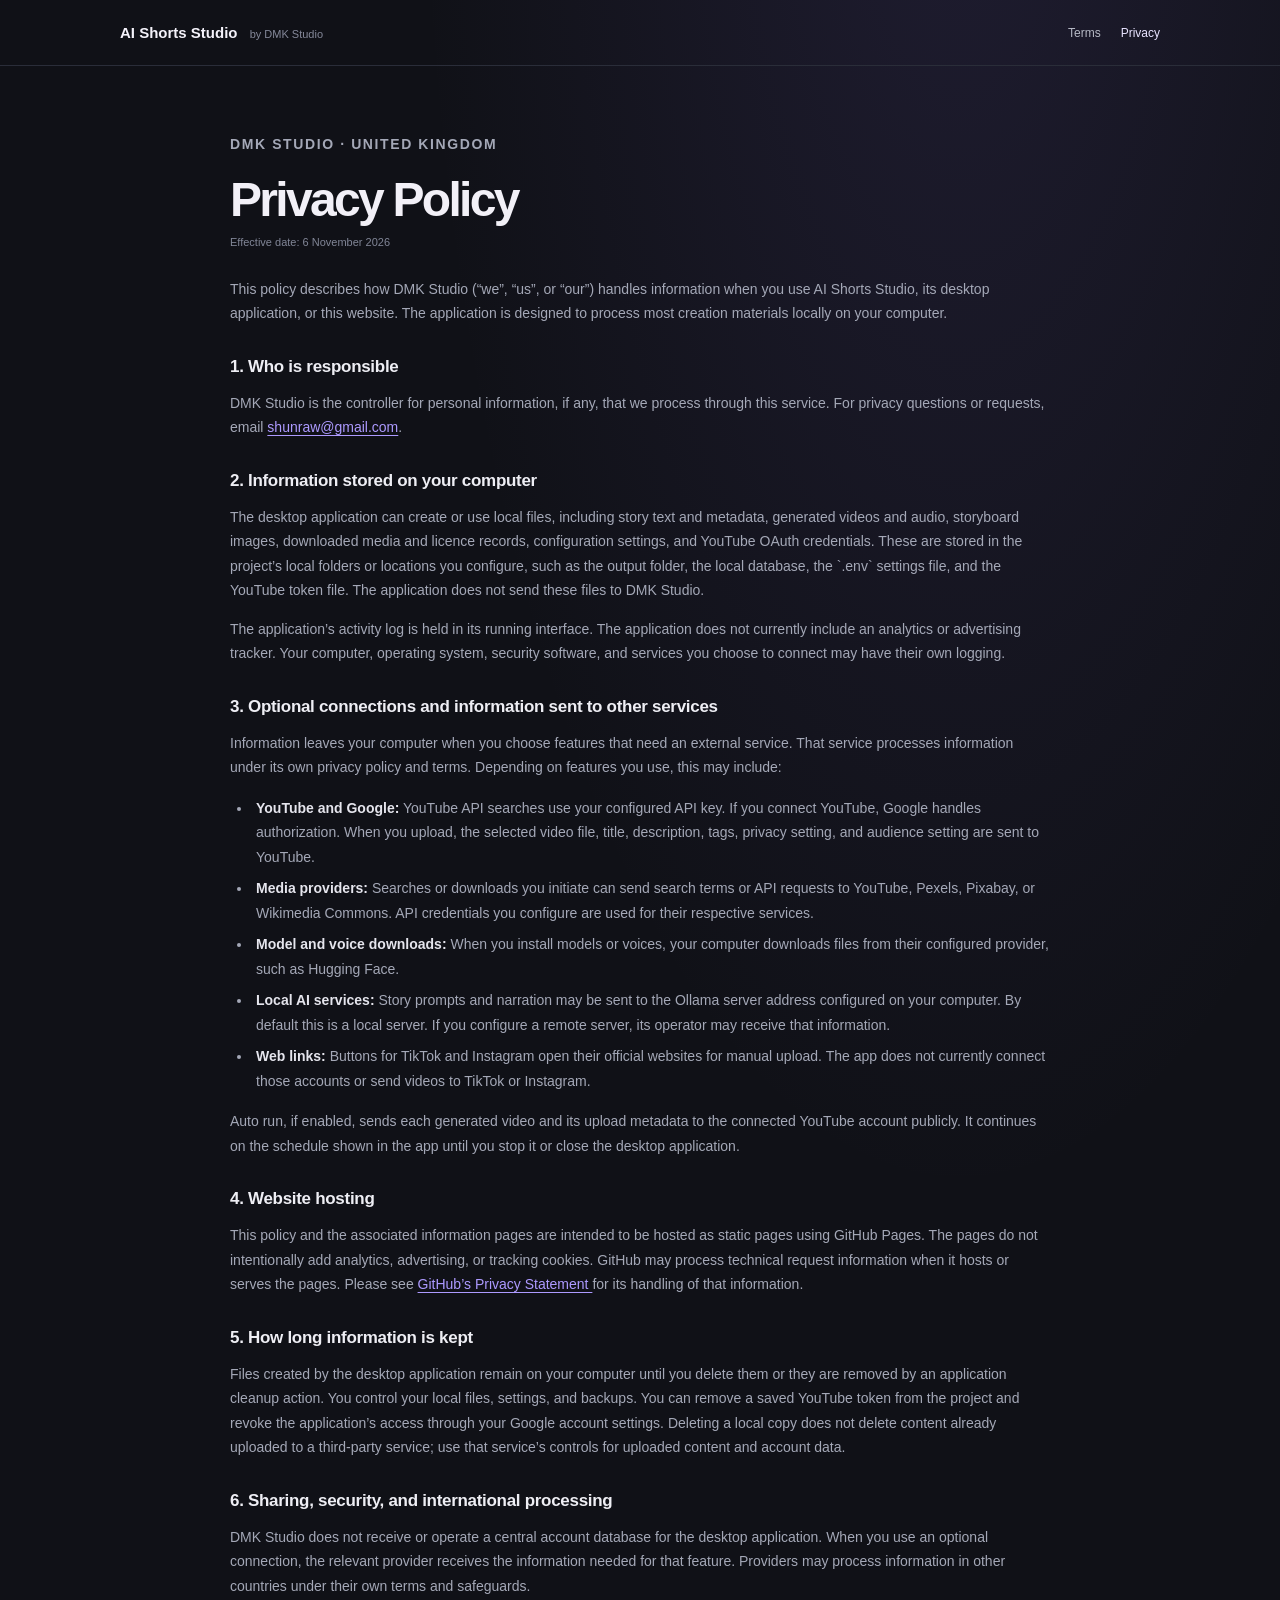
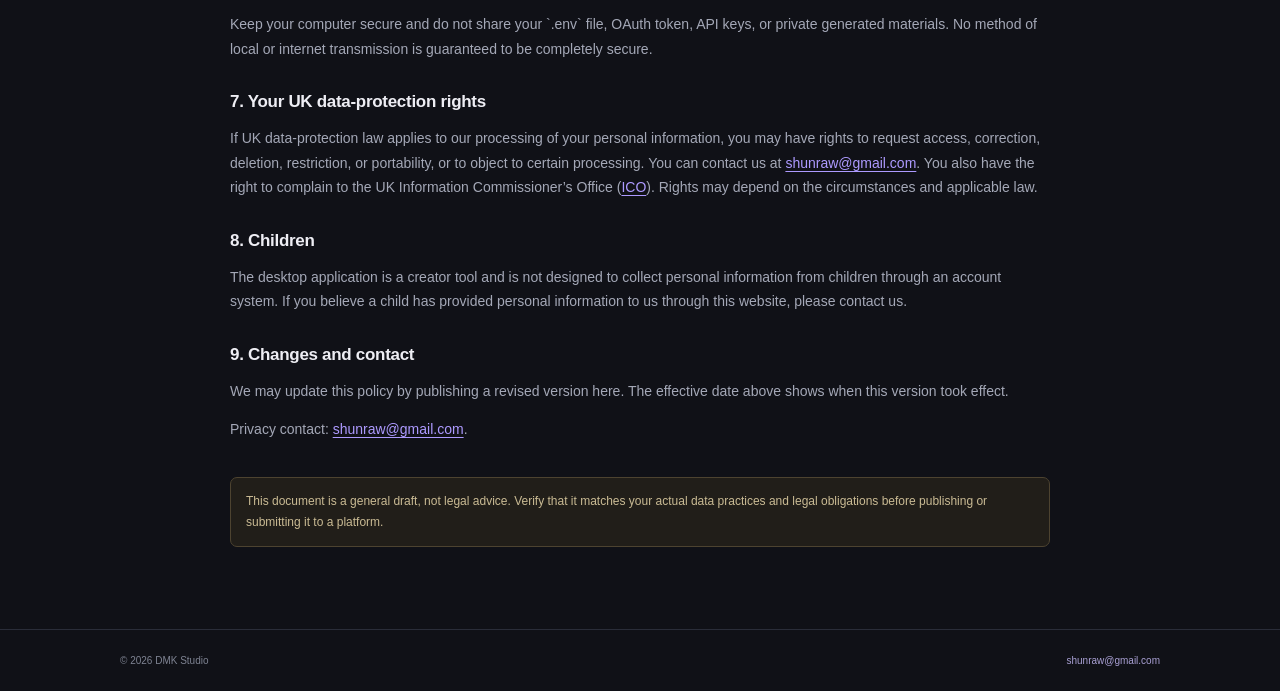
==== privacy.html @ d66e2375 "Add website and legal pages" ====
<!doctype html>
<html lang="en-GB">
  <head>
    <meta charset="utf-8">
    <meta name="viewport" content="width=device-width, initial-scale=1">
    <meta name="theme-color" content="#11131a">
    <title>Privacy Policy — AI Shorts Studio</title>
    <link rel="stylesheet" href="site.css">
  </head>
  <body>
    <header class="site-header">
      <a class="brand" href="./">AI Shorts Studio <span>by DMK Studio</span></a>
      <nav aria-label="Legal">
        <a href="terms.html">Terms</a>
        <a aria-current="page" href="privacy.html">Privacy</a>
      </nav>
    </header>
    <main class="document">
      <p class="eyebrow">DMK STUDIO · UNITED KINGDOM</p>
      <h1>Privacy Policy</h1>
      <p class="updated">Effective date: 6 November 2026</p>
      <p>
        This policy describes how DMK Studio (“we”, “us”, or “our”) handles
        information when you use AI Shorts Studio, its desktop application, or
        this website. The application is designed to process most creation
        materials locally on your computer.
      </p>

      <h2>1. Who is responsible</h2>
      <p>
        DMK Studio is the controller for personal information, if any, that we
        process through this service. For privacy questions or requests, email
        <a href="mailto:shunraw@gmail.com">shunraw@gmail.com</a>.
      </p>

      <h2>2. Information stored on your computer</h2>
      <p>
        The desktop application can create or use local files, including story
        text and metadata, generated videos and audio, storyboard images,
        downloaded media and licence records, configuration settings, and
        YouTube OAuth credentials. These are stored in the project’s local
        folders or locations you configure, such as the output folder, the
        local database, the `.env` settings file, and the YouTube token file.
        The application does not send these files to DMK Studio.
      </p>
      <p>
        The application’s activity log is held in its running interface. The
        application does not currently include an analytics or advertising
        tracker. Your computer, operating system, security software, and
        services you choose to connect may have their own logging.
      </p>

      <h2>3. Optional connections and information sent to other services</h2>
      <p>
        Information leaves your computer when you choose features that need an
        external service. That service processes information under its own
        privacy policy and terms. Depending on features you use, this may
        include:
      </p>
      <ul>
        <li><strong>YouTube and Google:</strong> YouTube API searches use your configured API key. If you connect YouTube, Google handles authorization. When you upload, the selected video file, title, description, tags, privacy setting, and audience setting are sent to YouTube.</li>
        <li><strong>Media providers:</strong> Searches or downloads you initiate can send search terms or API requests to YouTube, Pexels, Pixabay, or Wikimedia Commons. API credentials you configure are used for their respective services.</li>
        <li><strong>Model and voice downloads:</strong> When you install models or voices, your computer downloads files from their configured provider, such as Hugging Face.</li>
        <li><strong>Local AI services:</strong> Story prompts and narration may be sent to the Ollama server address configured on your computer. By default this is a local server. If you configure a remote server, its operator may receive that information.</li>
        <li><strong>Web links:</strong> Buttons for TikTok and Instagram open their official websites for manual upload. The app does not currently connect those accounts or send videos to TikTok or Instagram.</li>
      </ul>
      <p>
        Auto run, if enabled, sends each generated video and its upload metadata
        to the connected YouTube account publicly. It continues on the schedule
        shown in the app until you stop it or close the desktop application.
      </p>

      <h2>4. Website hosting</h2>
      <p>
        This policy and the associated information pages are intended to be
        hosted as static pages using GitHub Pages. The pages do not intentionally
        add analytics, advertising, or tracking cookies. GitHub may process
        technical request information when it hosts or serves the pages. Please
        see
        <a href="https://docs.github.com/en/site-policy/privacy-policies/github-general-privacy-statement">
          GitHub’s Privacy Statement
        </a>
        for its handling of that information.
      </p>

      <h2>5. How long information is kept</h2>
      <p>
        Files created by the desktop application remain on your computer until
        you delete them or they are removed by an application cleanup action.
        You control your local files, settings, and backups. You can remove a
        saved YouTube token from the project and revoke the application’s
        access through your Google account settings. Deleting a local copy does
        not delete content already uploaded to a third-party service; use that
        service’s controls for uploaded content and account data.
      </p>

      <h2>6. Sharing, security, and international processing</h2>
      <p>
        DMK Studio does not receive or operate a central account database for
        the desktop application. When you use an optional connection, the
        relevant provider receives the information needed for that feature.
        Providers may process information in other countries under their own
        terms and safeguards.
      </p>
      <p>
        Keep your computer secure and do not share your `.env` file, OAuth
        token, API keys, or private generated materials. No method of local or
        internet transmission is guaranteed to be completely secure.
      </p>

      <h2>7. Your UK data-protection rights</h2>
      <p>
        If UK data-protection law applies to our processing of your personal
        information, you may have rights to request access, correction,
        deletion, restriction, or portability, or to object to certain
        processing. You can contact us at
        <a href="mailto:shunraw@gmail.com">shunraw@gmail.com</a>. You also have
        the right to complain to the UK Information Commissioner’s Office
        (<a href="https://ico.org.uk/">ICO</a>). Rights may depend on the
        circumstances and applicable law.
      </p>

      <h2>8. Children</h2>
      <p>
        The desktop application is a creator tool and is not designed to
        collect personal information from children through an account system.
        If you believe a child has provided personal information to us through
        this website, please contact us.
      </p>

      <h2>9. Changes and contact</h2>
      <p>
        We may update this policy by publishing a revised version here. The
        effective date above shows when this version took effect.
      </p>
      <p>
        Privacy contact: <a href="mailto:shunraw@gmail.com">shunraw@gmail.com</a>.
      </p>
      <p class="notice">
        This document is a general draft, not legal advice. Verify that it
        matches your actual data practices and legal obligations before
        publishing or submitting it to a platform.
      </p>
    </main>
    <footer>
      <span>© 2026 DMK Studio</span>
      <a href="mailto:shunraw@gmail.com">shunraw@gmail.com</a>
    </footer>
  </body>
</html>
---- site.css ----
:root {
  color-scheme: dark;
  font-family: "Segoe UI", Arial, sans-serif;
  color: #e9eaf1;
  background: #101117;
  font-synthesis: none;
  text-rendering: optimizeLegibility;
  -webkit-font-smoothing: antialiased;
  --muted: #a4a8b7;
  --violet: #ad9aff;
  --line: #2a2d39;
}

* { box-sizing: border-box; }

body {
  min-width: 320px;
  min-height: 100vh;
  margin: 0;
  background:
    radial-gradient(ellipse at 75% -10%, rgba(116, 94, 195, .15), transparent 40%),
    #101117;
}

a { color: var(--violet); text-underline-offset: 3px; }
a:hover { color: #d3c8ff; }

.site-header, footer {
  display: flex;
  align-items: center;
  justify-content: space-between;
  gap: 20px;
  border-bottom: 1px solid var(--line);
}

.site-header { min-height: 66px; padding: 0 max(28px, calc((100% - 1040px) / 2)); }
.brand { color: #f4f2fa; font-size: 15px; font-weight: 700; text-decoration: none; }
.brand span { margin-left: 8px; color: #85899a; font-size: 11px; font-weight: 400; }
nav { display: flex; gap: 20px; }
nav a { color: #b6b9c5; font-size: 12px; text-decoration: none; }
nav a[aria-current="page"] { color: #e8e3ff; }

.hero, .document { width: min(100% - 40px, 820px); margin: 0 auto; }
.hero { padding: clamp(70px, 12vh, 130px) 0 75px; }
.eyebrow { color: var(--violet); font-size: 10px; font-weight: 700; letter-spacing: 1.6px; }
h1 { margin: 17px 0 15px; color: #f2f0f7; font-size: clamp(38px, 7vw, 58px); letter-spacing: -2.7px; line-height: 1.08; }
.hero h1 span { color: var(--violet); }
.intro { max-width: 590px; color: #a4a8b7; font-size: 16px; line-height: 1.75; }
.actions { display: flex; flex-wrap: wrap; gap: 10px; margin-top: 25px; }
.button { display: inline-flex; min-height: 40px; align-items: center; padding: 0 15px; border: 1px solid #806de0; border-radius: 7px; color: #fff; background: #7161c4; font-size: 12px; font-weight: 600; text-decoration: none; }
.button:hover { color: #fff; background: #8573df; }
.button.secondary { border-color: #3a3d4b; color: #d9d9e3; background: #1b1e27; }
.button.secondary:hover { background: #282b38; }
.about { max-width: 660px; margin-top: 77px; padding-top: 23px; border-top: 1px solid var(--line); }
h2 { margin: 29px 0 10px; color: #eeeef4; font-size: 19px; letter-spacing: -.3px; }
.about h2 { margin-top: 0; }
.about p, .document p, .document li { color: var(--muted); font-size: 14px; line-height: 1.75; }
.document { padding: 52px 0 70px; }
.document h1 { margin-bottom: 8px; font-size: clamp(36px, 6vw, 48px); }
.document h2 { margin-top: 31px; font-size: 17px; }
.document ul { padding-left: 22px; }
.document li { margin: 7px 0; padding-left: 4px; }
.document strong { color: #e5e5ed; }
.document .updated { margin: 0 0 24px; color: #818697; font-size: 11px; }
.notice { margin-top: 35px; padding: 13px 15px; border: 1px solid #4d4330; border-radius: 7px; color: #cabb94 !important; background: #211e19; font-size: 12px !important; }
footer { min-height: 62px; padding: 0 max(28px, calc((100% - 1040px) / 2)); border-top: 1px solid var(--line); border-bottom: 0; color: #7e8392; font-size: 10px; }
footer a { color: #a9a0d4; text-decoration: none; }

@media (max-width: 560px) {
  .site-header { align-items: flex-start; flex-direction: column; justify-content: center; gap: 9px; padding: 14px 20px; }
  .brand span { display: block; margin: 5px 0 0; }
  nav { gap: 15px; }
  .hero, .document { width: calc(100% - 36px); }
  .hero { padding-top: 64px; }
  .intro { font-size: 14px; }
  .about { margin-top: 54px; }
  .document { padding-top: 36px; }
  .document p, .document li { font-size: 13px; }
  footer { padding: 0 18px; }
}
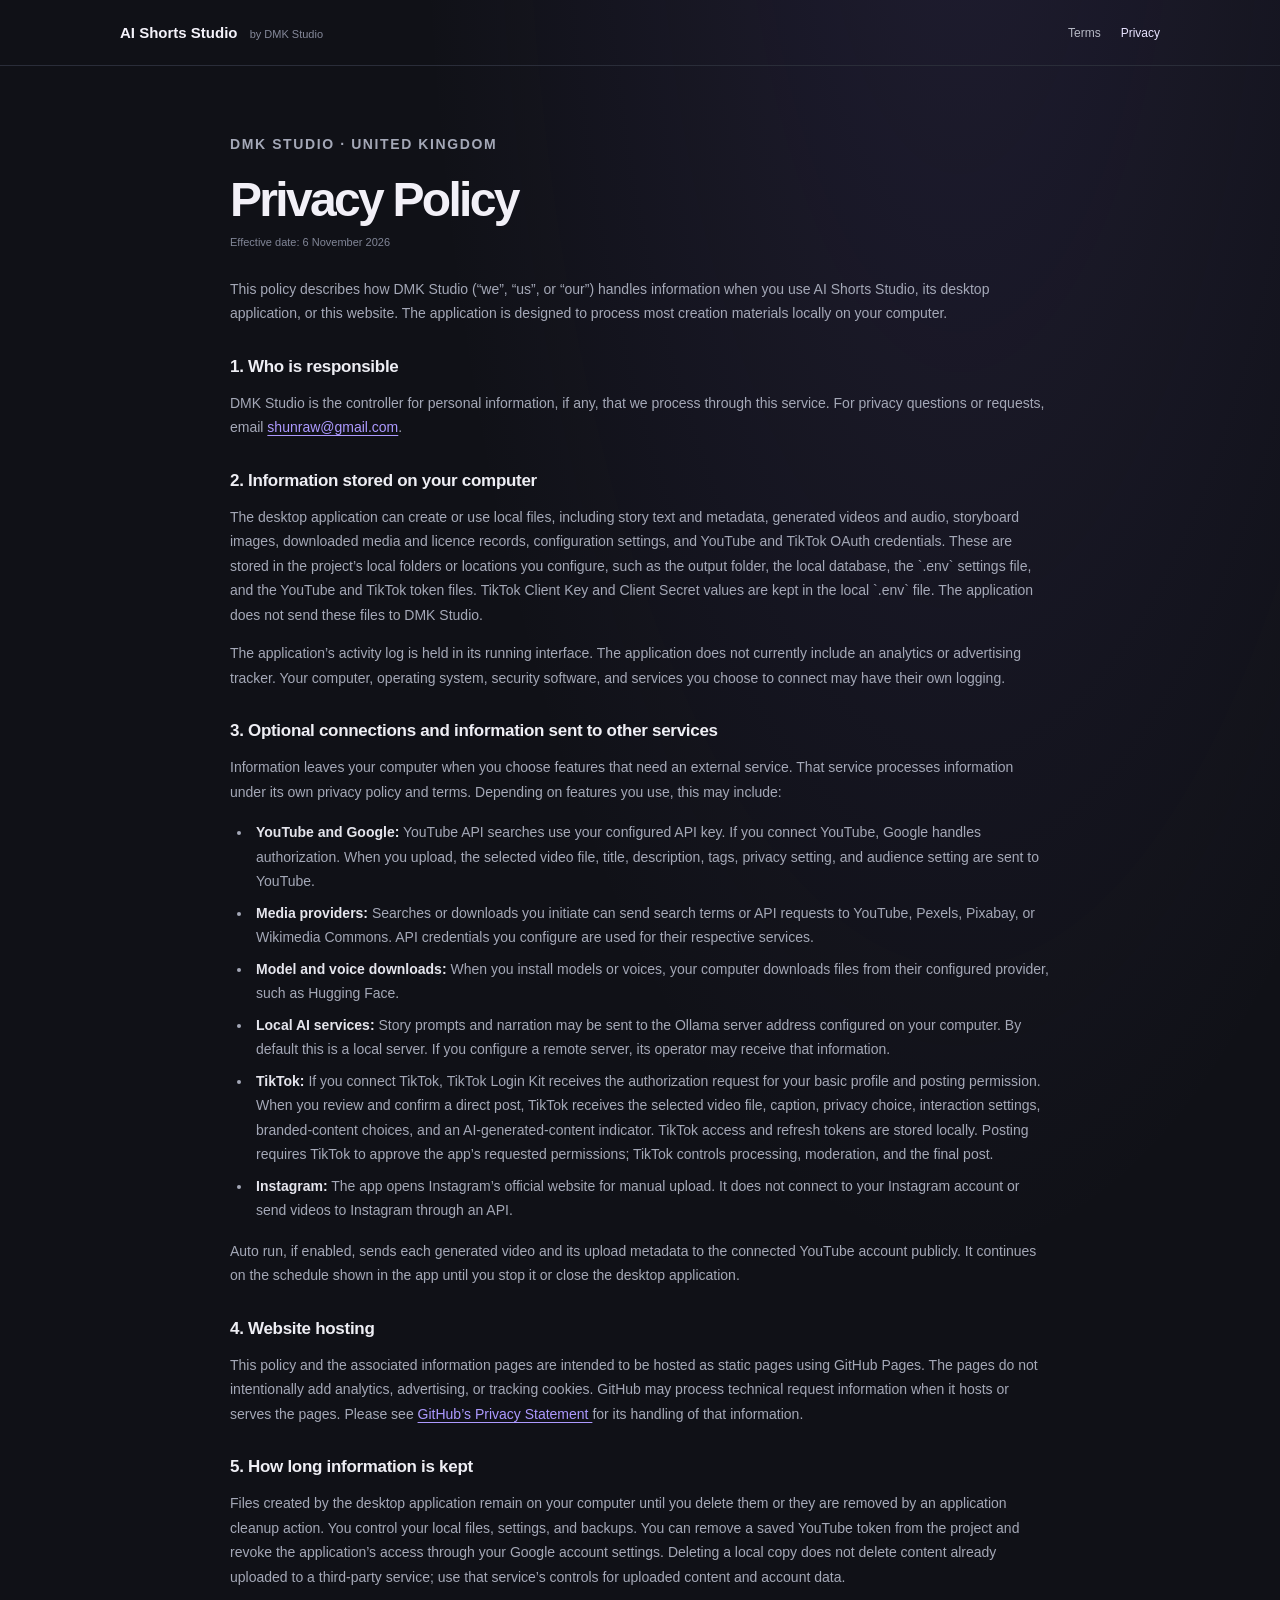
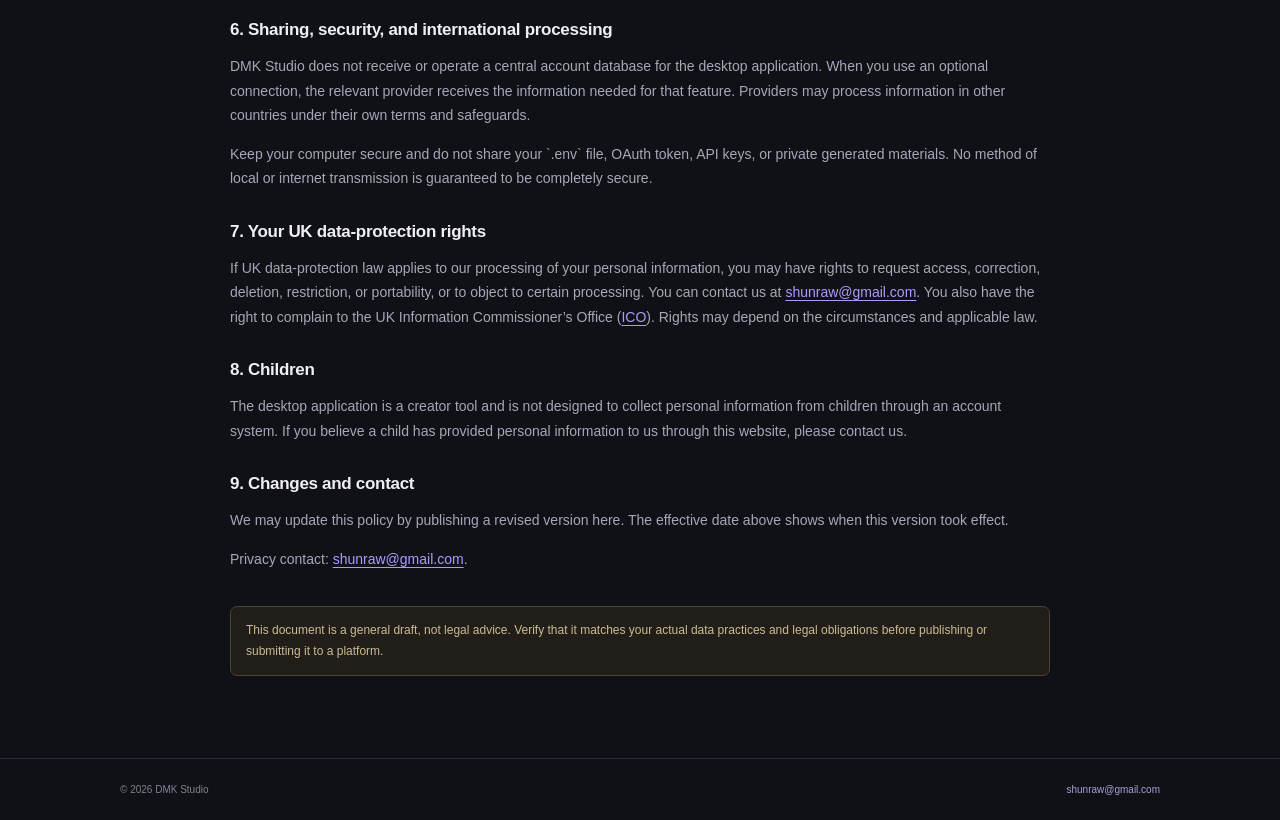
==== commit b49d9dcf: "Update TikTok policy disclosures" ====
--- a/privacy.html
+++ b/privacy.html
@@ -38,10 +38,12 @@
         The desktop application can create or use local files, including story
         text and metadata, generated videos and audio, storyboard images,
         downloaded media and licence records, configuration settings, and
-        YouTube OAuth credentials. These are stored in the project’s local
-        folders or locations you configure, such as the output folder, the
-        local database, the `.env` settings file, and the YouTube token file.
-        The application does not send these files to DMK Studio.
+        YouTube and TikTok OAuth credentials. These are stored in the project’s
+        local folders or locations you configure, such as the output folder,
+        the local database, the `.env` settings file, and the YouTube and
+        TikTok token files. TikTok Client Key and Client Secret values are kept
+        in the local `.env` file. The application does not send these files to
+        DMK Studio.
       </p>
       <p>
         The application’s activity log is held in its running interface. The
@@ -62,7 +64,8 @@
         <li><strong>Media providers:</strong> Searches or downloads you initiate can send search terms or API requests to YouTube, Pexels, Pixabay, or Wikimedia Commons. API credentials you configure are used for their respective services.</li>
         <li><strong>Model and voice downloads:</strong> When you install models or voices, your computer downloads files from their configured provider, such as Hugging Face.</li>
         <li><strong>Local AI services:</strong> Story prompts and narration may be sent to the Ollama server address configured on your computer. By default this is a local server. If you configure a remote server, its operator may receive that information.</li>
-        <li><strong>Web links:</strong> Buttons for TikTok and Instagram open their official websites for manual upload. The app does not currently connect those accounts or send videos to TikTok or Instagram.</li>
+        <li><strong>TikTok:</strong> If you connect TikTok, TikTok Login Kit receives the authorization request for your basic profile and posting permission. When you review and confirm a direct post, TikTok receives the selected video file, caption, privacy choice, interaction settings, branded-content choices, and an AI-generated-content indicator. TikTok access and refresh tokens are stored locally. Posting requires TikTok to approve the app’s requested permissions; TikTok controls processing, moderation, and the final post.</li>
+        <li><strong>Instagram:</strong> The app opens Instagram’s official website for manual upload. It does not connect to your Instagram account or send videos to Instagram through an API.</li>
       </ul>
       <p>
         Auto run, if enabled, sends each generated video and its upload metadata
